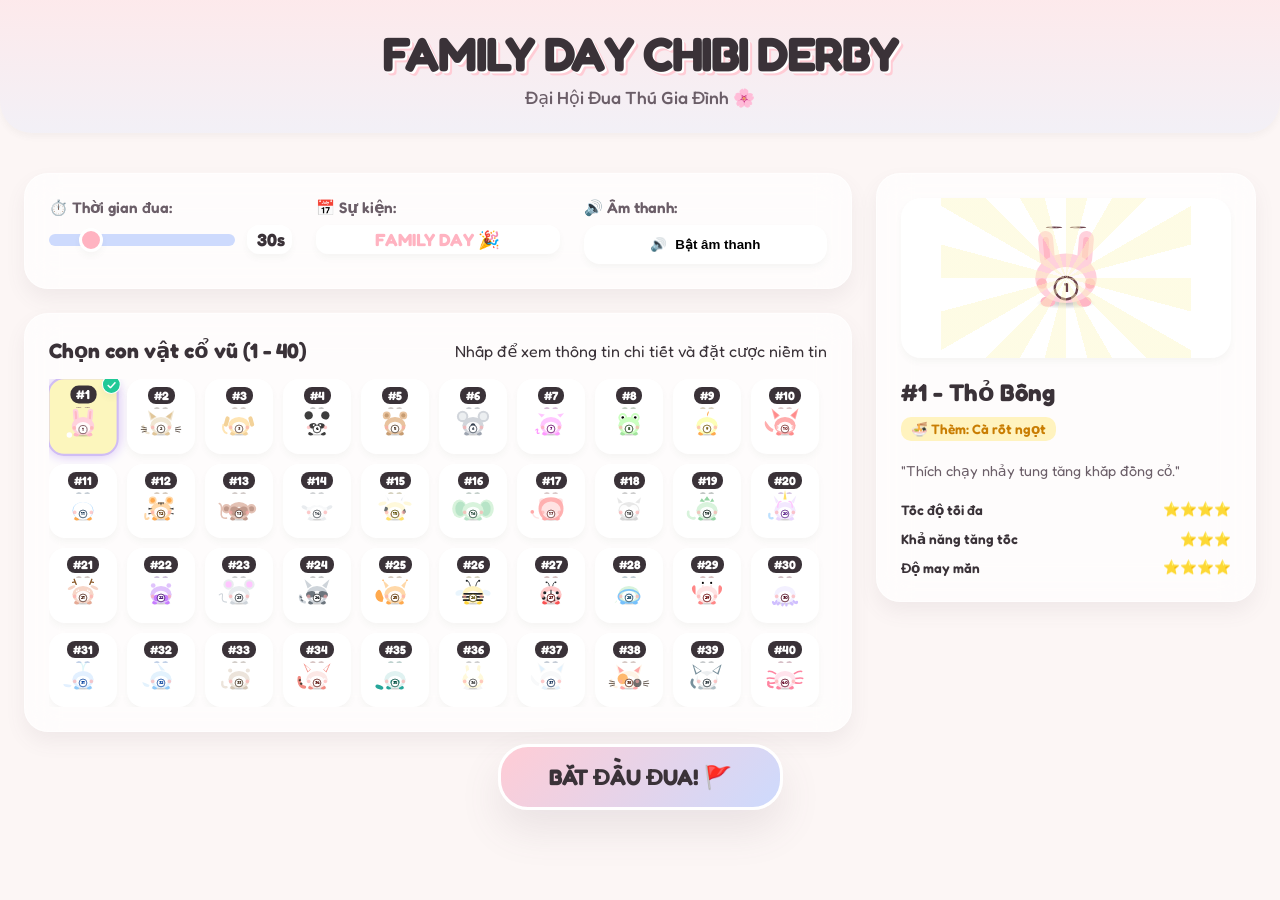
==== Familyday/index.html @ 981a88ba "feat: Add Family Day Chibi Derby game static assets" ====
<!DOCTYPE html>
<html lang="vi">
<head>
  <meta charset="UTF-8">
  <meta name="viewport" content="width=device-width, initial-scale=1.0">
  <meta name="description" content="Trò chơi đua thú chibi dễ thương dành cho ngày hội gia đình Family Day. Hãy chọn nhà vô địch của bạn trong số 40 động vật chibi đáng yêu và theo dõi cuộc đua kịch tính!">
  <title>Family Day Chibi Derby - Đại Hội Đua Thú Gia Đình</title>
  <link rel="stylesheet" href="styles.css">
</head>
<body>

  <!-- App Header -->
  <header class="app-header">
    <div class="logo-container" id="logo-header">
      <h1>FAMILY DAY CHIBI DERBY</h1>
      <p>Đại Hội Đua Thú Gia Đình 🌸</p>
    </div>
  </header>

  <!-- SCREEN 1: LOBBY & PREPARATION -->
  <main id="screen-lobby" class="screen active">
    <div class="lobby-layout">
      
      <!-- Left Panel: Settings & Selection Grid -->
      <div class="lobby-main-panel">
        
        <!-- Game settings card -->
        <section class="glass-panel setup-card">
          <div class="setup-grid">
            <!-- Duration Setting -->
            <div class="setup-group">
              <label for="duration-slider">
                ⏱️ Thời gian đua:
              </label>
              <div class="slider-container">
                <input type="range" id="duration-slider" min="10" max="120" value="30" class="cute-slider">
                <span id="duration-val" class="slider-val">30s</span>
              </div>
            </div>
            
            <!-- Setup Group: Empty space / Filler for layout -->
            <div class="setup-group">
              <label>📅 Sự kiện:</label>
              <div class="slider-val" style="font-size: 1.1rem; color: var(--pastel-pink-dark); font-weight: 700;">FAMILY DAY 🎉</div>
            </div>

            <!-- Audio Setting -->
            <div class="setup-group">
              <label>🔊 Âm thanh:</label>
              <button type="button" id="mute-sound-btn" class="sound-toggle-btn">
                <span id="sound-icon">🔊</span> <span id="sound-label">Bật âm thanh</span>
              </button>
            </div>
          </div>
        </section>

        <!-- Animal selection card -->
        <section class="glass-panel selection-card">
          <div class="selection-header">
            <h3>Chọn con vật cổ vũ (1 - 40)</h3>
            <span class="text-muted" id="grid-instruction">Nhấp để xem thông tin chi tiết và đặt cược niềm tin</span>
          </div>
          
          <div class="selection-grid-container">
            <div class="selection-grid" id="animals-selection-grid">
              <!-- 40 animal cards will be dynamically injected here -->
            </div>
          </div>
        </section>
      </div>

      <!-- Right Panel: Side preview cards -->
      <aside class="glass-panel detail-card" id="champion-detail-card">
        <div class="detail-preview">
          <div class="detail-sunburst"></div>
          <div id="detail-svg-container">
            <!-- Big animated SVG preview -->
          </div>
        </div>
        
        <div class="detail-info">
          <h3 id="detail-name">Thỏ Bông</h3>
          <span class="food-badge" id="detail-food">🥕 Cà rốt ngọt</span>
        </div>
        
        <p class="detail-bio" id="detail-bio">
          Thích chạy nhảy tung tăng khắp đồng cỏ xanh tươi mát mẻ.
        </p>
        
        <div class="detail-stats">
          <div class="stat-row">
            <div class="stat-label">
              <span>Tốc độ tối đa</span>
              <span id="stat-val-speed">⭐⭐⭐⭐</span>
            </div>
          </div>
          <div class="stat-row">
            <div class="stat-label">
              <span>Khả năng tăng tốc</span>
              <span id="stat-val-accel">⭐⭐⭐⭐</span>
            </div>
          </div>
          <div class="stat-row">
            <div class="stat-label">
              <span>Độ may mắn</span>
              <span id="stat-val-luck">⭐⭐⭐⭐⭐</span>
            </div>
          </div>
        </div>
      </aside>
    </div>

    <!-- Start Action -->
    <div class="start-btn-container">
      <button type="button" id="start-race-btn" class="cta-btn">BẮT ĐẦU ĐUA! 🚩</button>
    </div>
  </main>

  <!-- SCREEN 2: RACETRACK ARENA -->
  <main id="screen-race" class="screen screen-race">
    <div class="race-top-panel">
      <!-- Minimap tracking -->
      <div class="glass-panel minimap-card" id="race-minimap-card">
        <div class="minimap-track-line" id="minimap-track-line">
          <span class="minimap-flag">🏁</span>
          <!-- Dynamic mini animal dots injected here -->
        </div>
      </div>
      
      <!-- Real-time top 3 leaderboard overlay -->
      <div class="glass-panel leaderboard-card">
        <div class="leaderboard-title">Dẫn đầu hiện tại:</div>
        <div id="live-leaderboard-rows">
          <div class="leader-row">
            <span class="leader-rank">1</span>
            <div class="leader-avatar" id="leader-1-avatar"></div>
            <span id="leader-1-name">#--</span>
          </div>
          <div class="leader-row">
            <span class="leader-rank">2</span>
            <div class="leader-avatar" id="leader-2-avatar"></div>
            <span id="leader-2-name">#--</span>
          </div>
          <div class="leader-row">
            <span class="leader-rank">3</span>
            <div class="leader-avatar" id="leader-3-avatar"></div>
            <span id="leader-3-name">#--</span>
          </div>
        </div>
      </div>
    </div>

    <!-- Scrollable track -->
    <div class="racetrack-outer">
      <div class="racetrack-viewport" id="racetrack-viewport">
        <!-- Racetrack scrollable arena -->
        <div class="racetrack-scroll track-theme-meadow" id="racetrack-scroll">
          
          <!-- Checkered lines -->
          <div class="start-line"></div>
          <div class="start-banner">XUẤT PHÁT</div>
          
          <div class="finish-line"></div>
          <div class="finish-banner">ĐÍCH</div>
          
          <!-- Decorative items like trees, clouds, candy, shells -->
          <div class="decorations-layer" id="decorations-layer"></div>
          
          <!-- Runners layer -->
          <div class="runners-container" id="runners-container">
            <!-- 40 runner divs positioned absolute -->
          </div>
        </div>
        
        <!-- Countdown overlay -->
        <div class="countdown-overlay" id="countdown-overlay">
          <div class="countdown-number" id="countdown-number">3</div>
        </div>

        <!-- Camera flash photo finish -->
        <div class="photofinish-flash" id="photofinish-flash"></div>
      </div>
    </div>

    <!-- Controls at bottom of race screen -->
    <div class="race-controls-row">
      <div class="camera-controls">
        <button type="button" class="control-btn active" id="btn-cam-auto" data-cam="auto">🎥 Tự Động</button>
        <button type="button" class="control-btn" id="btn-cam-focus" data-cam="focus">🎯 Cận Cảnh</button>
        <button type="button" class="control-btn" id="btn-cam-group" data-cam="group">👥 Toàn Cảnh</button>
      </div>
      <div id="race-timer-display" class="slider-val">Thời gian: 00.00s</div>
    </div>
  </main>

  <!-- SCREEN 3: VICTORY & HONORING -->
  <main id="screen-victory" class="screen screen-victory">
    <!-- Confetti layer -->
    <div class="confetti-container" id="confetti-container"></div>
    
    <!-- Giant sunburst card honoring the champion & podium side-by-side -->
    <section class="glass-panel winner-showcase">
      <div class="crown-badge">👑</div>
      
      <!-- Hidden winning avatar placeholder to keep JS engine working without errors -->
      <div id="winner-avatar-container" style="display: none;"></div>
      
      <div class="winner-title" id="winner-banner-text">SỐ 1 THẮNG CUỘC!</div>
      <span id="cheered-outcome-badge" class="cheered-outcome-badge outcome-won">Nhà vô địch của bạn đã thắng!</span>
      <p class="detail-bio" id="winner-bio-text">"Cảm ơn mọi người đã cổ vũ cho mình!"</p>
      
      <!-- Centered Podium inside the showcase card -->
      <div class="podium-container" id="podium-container">
        <!-- 2nd place -->
        <div class="podium-place place-2">
          <div class="podium-avatar" id="podium-2-avatar"></div>
          <div class="podium-block">2</div>
          <span class="podium-number" id="podium-2-name">#2</span>
        </div>
        <!-- 1st place -->
        <div class="podium-place place-1">
          <div class="podium-avatar" id="podium-1-avatar"></div>
          <div class="podium-block">1</div>
          <span class="podium-number" id="podium-1-name">#1</span>
        </div>
        <!-- 3rd place -->
        <div class="podium-place place-3">
          <div class="podium-avatar" id="podium-3-avatar"></div>
          <div class="podium-block">3</div>
          <span class="podium-number" id="podium-3-name">#3</span>
        </div>
      </div>
    </section>

    <!-- Full Standings Table -->
    <section class="glass-panel results-card">
      <h3 style="margin-bottom: 16px; font-size: 1.2rem;">Bảng Xếp Hạng Chung Cuộc (1 - 40)</h3>
      <div class="results-table-container">
        <table class="results-table">
          <thead>
            <tr>
              <th>Hạng</th>
              <th>Đấu thủ</th>
              <th>Số</th>
              <th>Trạng thái</th>
            </tr>
          </thead>
          <tbody id="results-table-body">
            <!-- 40 rows dynamically populated -->
          </tbody>
        </table>
      </div>
    </section>

    <!-- Play Again Button -->
    <div class="start-btn-container" style="margin-bottom: 48px;">
      <button type="button" id="replay-game-btn" class="cta-btn">QUAY LẠI SẢNH ĐỢI 🔄</button>
    </div>
  </main>

  <!-- Load JS files in sequential dependency order -->
  <script src="animals.js"></script>
  <script src="sound.js"></script>
  <script src="app.js"></script>
</body>
</html>
---- Familyday/styles.css ----
/* Chibi Animal Derby - Premium Pastel Style System */
@import url('https://fonts.googleapis.com/css2?family=Fredoka:wght@300..700&family=Outfit:wght@100..900&display=swap');

:root {
  /* Pastel Palette Custom Variables */
  --bg-main: #fcf6f5;
  --panel-bg: rgba(255, 255, 255, 0.7);
  --panel-border: rgba(255, 255, 255, 0.5);
  --text-dark: #3a3238;
  --text-muted: #6b5e68;
  
  /* Accent pastel colors */
  --pastel-pink: #ffccd5;
  --pastel-pink-dark: #ffb3c1;
  --pastel-blue: #cddafd;
  --pastel-blue-dark: #a9def9;
  --pastel-mint: #d6f6dd;
  --pastel-yellow: #fcf6bd;
  --pastel-purple: #e8dbfc;
  --pastel-purple-dark: #d0bdf4;
  --pastel-orange: #ffe5ec;
  
  --shadow-sm: 0 4px 6px rgba(107, 94, 104, 0.05);
  --shadow-md: 0 10px 20px rgba(107, 94, 104, 0.08);
  --shadow-lg: 0 20px 40px rgba(107, 94, 104, 0.12);
  --border-radius: 24px;
}

* {
  box-sizing: border-box;
  margin: 0;
  padding: 0;
}

body {
  font-family: 'Fredoka', 'Outfit', system-ui, -apple-system, BlinkMacSystemFont, sans-serif;
  background-color: var(--bg-main);
  color: var(--text-dark);
  min-height: 100vh;
  overflow-x: hidden;
  display: flex;
  flex-direction: column;
}

/* Glassmorphism Panel Utility */
.glass-panel {
  background: var(--panel-bg);
  backdrop-filter: blur(16px);
  -webkit-backdrop-filter: blur(16px);
  border: 1.5px solid var(--panel-border);
  border-radius: var(--border-radius);
  box-shadow: var(--shadow-md);
}

/* App Header & Title Animations */
header.app-header {
  text-align: center;
  padding: 24px 16px;
  background: linear-gradient(180deg, rgba(255,204,213,0.3) 0%, rgba(205,218,253,0.2) 100%);
  border-bottom-left-radius: 32px;
  border-bottom-right-radius: 32px;
  box-shadow: var(--shadow-sm);
}

.logo-container {
  display: inline-block;
  cursor: pointer;
}

.logo-container h1 {
  font-size: 3rem;
  font-weight: 700;
  color: var(--text-dark);
  letter-spacing: -0.03em;
  text-shadow: 2px 2px 0px #fff, 4px 4px 0px var(--pastel-pink);
  animation: logo-bounce 3s ease-in-out infinite alternate;
}

.logo-container p {
  font-size: 1.1rem;
  font-weight: 500;
  color: var(--text-muted);
  margin-top: 4px;
}

@keyframes logo-bounce {
  0% { transform: translateY(0) rotate(-1deg); }
  100% { transform: translateY(-6px) rotate(1deg); }
}

/* Screen Transitions */
.screen {
  display: none;
  flex: 1;
  padding: 24px;
  max-width: 1400px;
  margin: 0 auto;
  width: 100%;
}

.screen.active {
  display: flex;
  flex-direction: column;
  animation: fadeIn 0.4s ease-out forwards;
}

@keyframes fadeIn {
  from { opacity: 0; transform: translateY(10px); }
  to { opacity: 1; transform: translateY(0); }
}

/* Screen Layouts: Lobby */
.lobby-layout {
  display: grid;
  grid-template-columns: 1fr 380px;
  gap: 24px;
  margin-top: 16px;
}

@media (max-width: 1024px) {
  .lobby-layout {
    grid-template-columns: 1fr;
  }
}

.lobby-main-panel {
  display: flex;
  flex-direction: column;
  gap: 24px;
}

.setup-card {
  padding: 24px;
}

.setup-grid {
  display: grid;
  grid-template-columns: repeat(auto-fit, minmax(220px, 1fr));
  gap: 24px;
}

.setup-group {
  display: flex;
  flex-direction: column;
  gap: 8px;
}

.setup-group label {
  font-weight: 600;
  font-size: 0.95rem;
  color: var(--text-muted);
  display: flex;
  align-items: center;
  gap: 6px;
}

/* Cute slider */
.slider-container {
  display: flex;
  align-items: center;
  gap: 12px;
}

.cute-slider {
  -webkit-appearance: none;
  width: 100%;
  height: 12px;
  border-radius: 6px;
  background: var(--pastel-blue);
  outline: none;
  cursor: pointer;
}

.cute-slider::-webkit-slider-thumb {
  -webkit-appearance: none;
  width: 24px;
  height: 24px;
  border-radius: 50%;
  background: var(--pastel-pink-dark);
  border: 3px solid #fff;
  box-shadow: var(--shadow-sm);
  cursor: pointer;
  transition: transform 0.1s;
}

.cute-slider::-webkit-slider-thumb:hover {
  transform: scale(1.15);
}

.slider-val {
  font-weight: 700;
  font-size: 1.1rem;
  min-width: 45px;
  text-align: center;
  background: #fff;
  padding: 4px 10px;
  border-radius: 12px;
  box-shadow: var(--shadow-sm);
}

/* Theme Selectors */
.theme-selector {
  display: grid;
  grid-template-columns: repeat(4, 1fr);
  gap: 8px;
}

.theme-btn {
  border: 2px solid transparent;
  background: #fff;
  border-radius: 16px;
  padding: 10px 4px;
  font-size: 0.85rem;
  font-weight: 600;
  cursor: pointer;
  box-shadow: var(--shadow-sm);
  transition: all 0.2s cubic-bezier(0.175, 0.885, 0.32, 1.275);
  text-align: center;
}

.theme-btn:hover {
  transform: translateY(-2px);
  box-shadow: var(--shadow-md);
}

.theme-btn.active {
  border-color: var(--pastel-pink-dark);
  background: var(--pastel-pink);
  color: var(--text-dark);
}

/* Sound toggler */
.sound-toggle-btn {
  background: #fff;
  border: none;
  border-radius: 16px;
  padding: 12px;
  font-weight: 600;
  display: flex;
  align-items: center;
  justify-content: center;
  gap: 8px;
  cursor: pointer;
  box-shadow: var(--shadow-sm);
  transition: all 0.2s;
}

.sound-toggle-btn:hover {
  transform: scale(1.03);
  box-shadow: var(--shadow-md);
}

/* Animal Selection Grid */
.selection-card {
  padding: 24px;
  flex: 1;
  display: flex;
  flex-direction: column;
  gap: 16px;
}

.selection-header {
  display: flex;
  justify-content: space-between;
  align-items: center;
}

.selection-header h3 {
  font-size: 1.3rem;
  font-weight: 700;
}

.selection-grid-container {
  overflow-y: auto;
  max-height: 480px;
  padding-right: 8px;
}

/* Customize scrollbar */
.selection-grid-container::-webkit-scrollbar {
  width: 8px;
}
.selection-grid-container::-webkit-scrollbar-track {
  background: rgba(0,0,0,0.03);
  border-radius: 4px;
}
.selection-grid-container::-webkit-scrollbar-thumb {
  background: var(--pastel-pink-dark);
  border-radius: 4px;
}

.selection-grid {
  display: grid;
  grid-template-columns: repeat(auto-fill, minmax(68px, 1fr));
  gap: 10px;
}

.animal-card {
  aspect-ratio: 1;
  background: #fff;
  border: 2px solid transparent;
  border-radius: 16px;
  padding: 6px;
  display: flex;
  flex-direction: column;
  align-items: center;
  justify-content: space-between;
  cursor: pointer;
  box-shadow: var(--shadow-sm);
  transition: all 0.25s cubic-bezier(0.175, 0.885, 0.32, 1.275);
  position: relative;
}

.animal-card:hover {
  transform: translateY(-4px) scale(1.08) rotate(1.5deg);
  box-shadow: var(--shadow-md);
  z-index: 2;
}

.animal-card.selected {
  background: var(--pastel-yellow);
  border-color: var(--pastel-purple-dark);
  box-shadow: 0 0 12px var(--pastel-purple-dark);
  transform: scale(1.05);
}

.animal-card .card-svg {
  width: 100%;
  height: 80%;
  display: flex;
  align-items: center;
  justify-content: center;
}

.animal-card .card-id {
  font-size: 0.75rem;
  font-weight: 800;
  background: var(--text-dark);
  color: #fff;
  border-radius: 8px;
  padding: 1px 6px;
}

.selected-badge {
  position: absolute;
  top: -4px;
  right: -4px;
  background: #20c997;
  color: #fff;
  border-radius: 50%;
  width: 18px;
  height: 18px;
  display: none;
  align-items: center;
  justify-content: center;
  font-size: 0.65rem;
  font-weight: bold;
  border: 1px solid #fff;
  box-shadow: var(--shadow-sm);
}

.animal-card.selected .selected-badge {
  display: flex;
}

/* Detail side card */
.detail-card {
  padding: 24px;
  display: flex;
  flex-direction: column;
  gap: 20px;
  height: max-content;
  position: sticky;
  top: 24px;
}

.detail-preview {
  height: 160px;
  display: flex;
  align-items: center;
  justify-content: center;
  background: #fff;
  border-radius: 20px;
  box-shadow: var(--shadow-sm);
  padding: 16px;
  position: relative;
  overflow: hidden;
}

.detail-sunburst {
  position: absolute;
  width: 250px;
  height: 250px;
  background: repeating-conic-gradient(from 0deg, var(--pastel-yellow) 0deg 15deg, transparent 15deg 30deg);
  opacity: 0.4;
  animation: rotate 20s linear infinite;
  z-index: 1;
}

@keyframes rotate {
  100% { transform: rotate(360deg); }
}

.detail-preview svg {
  width: 120px;
  height: 120px;
  z-index: 2;
}

.detail-info {
  display: flex;
  flex-direction: column;
  gap: 6px;
}

.detail-info h3 {
  font-size: 1.5rem;
  font-weight: 700;
}

.detail-info .food-badge {
  font-size: 0.85rem;
  font-weight: 600;
  color: #c97d02;
  background: #fff3bf;
  padding: 4px 10px;
  border-radius: 10px;
  width: fit-content;
  margin-top: 4px;
}

.detail-bio {
  font-size: 0.9rem;
  line-height: 1.4;
  color: var(--text-muted);
}

/* Stats visual meters */
.detail-stats {
  display: flex;
  flex-direction: column;
  gap: 12px;
}

.stat-row {
  display: flex;
  flex-direction: column;
  gap: 4px;
}

.stat-label {
  display: flex;
  justify-content: space-between;
  font-size: 0.85rem;
  font-weight: 600;
}

.stat-stars {
  display: flex;
  gap: 2px;
  color: #ffc000;
}

/* Large start buttons */
.start-btn-container {
  display: flex;
  justify-content: center;
  margin-top: 12px;
}

.cta-btn {
  font-family: inherit;
  font-size: 1.4rem;
  font-weight: 700;
  color: var(--text-dark);
  background: linear-gradient(135deg, var(--pastel-pink) 0%, var(--pastel-blue) 100%);
  border: 3px solid #fff;
  border-radius: 30px;
  padding: 16px 48px;
  cursor: pointer;
  box-shadow: var(--shadow-lg);
  transition: all 0.3s cubic-bezier(0.175, 0.885, 0.32, 1.275);
  position: relative;
  overflow: hidden;
}

.cta-btn:hover {
  transform: translateY(-4px) scale(1.03);
  box-shadow: 0 15px 30px rgba(107, 94, 104, 0.18);
  background: linear-gradient(135deg, var(--pastel-pink-dark) 0%, var(--pastel-blue-dark) 100%);
}

.cta-btn:active {
  transform: translateY(-1px);
}

/* SCREEN: RACE SCREEN */
.screen-race {
  padding: 16px;
  max-width: 100%;
}

.race-top-panel {
  display: grid;
  grid-template-columns: 1fr 240px;
  gap: 16px;
  margin-bottom: 12px;
}

/* Minimap container */
.minimap-card {
  padding: 12px 18px;
  display: flex;
  align-items: center;
  position: relative;
  height: 70px;
}

.minimap-track-line {
  width: 100%;
  height: 6px;
  background: var(--pastel-blue);
  border-radius: 3px;
  position: relative;
}

.minimap-flag {
  position: absolute;
  right: 0;
  top: -16px;
  font-size: 1.2rem;
}

.minimap-runner {
  position: absolute;
  top: -12px;
  width: 24px;
  height: 24px;
  border-radius: 50%;
  border: 1.5px solid #fff;
  box-shadow: var(--shadow-sm);
  display: flex;
  align-items: center;
  justify-content: center;
  transform: translateX(-50%);
  transition: left 0.1s linear;
}

.minimap-runner.selected-runner {
  border: 2.5px solid #6200ea;
  z-index: 10;
  transform: translateX(-50%) scale(1.25);
  box-shadow: 0 0 6px rgba(98, 0, 234, 0.5);
}

.minimap-runner svg {
  width: 100%;
  height: 100%;
}

/* Live Leaderboard Overlay */
.leaderboard-card {
  padding: 10px 14px;
  display: flex;
  flex-direction: column;
  gap: 6px;
  justify-content: center;
}

.leaderboard-title {
  font-size: 0.8rem;
  font-weight: 700;
  color: var(--text-muted);
  text-transform: uppercase;
  letter-spacing: 0.05em;
  border-bottom: 1px solid rgba(0,0,0,0.05);
  padding-bottom: 4px;
}

.leader-row {
  display: flex;
  align-items: center;
  gap: 8px;
  font-size: 0.9rem;
  font-weight: 600;
}

.leader-rank {
  font-weight: 800;
  font-size: 0.8rem;
  width: 18px;
  height: 18px;
  border-radius: 50%;
  background: var(--pastel-blue);
  display: flex;
  align-items: center;
  justify-content: center;
}

.leader-row:nth-child(2) .leader-rank { background: #ffe066; } /* Gold */
.leader-row:nth-child(3) .leader-rank { background: #ced4da; } /* Silver */
.leader-row:nth-child(4) .leader-rank { background: #ffd8a8; } /* Bronze */

.leader-avatar {
  width: 24px;
  height: 24px;
}

/* Racetrack Visual Container */
/* App header hiding during active race */
body.in-race header.app-header {
  display: none;
}

body.in-race .screen {
  padding: 12px;
}

/* Racetrack Visual Container */
.racetrack-outer {
  flex: 1;
  position: relative;
  height: 640px; /* Increased height to give runners more space */
  border-radius: var(--border-radius);
  overflow: hidden;
  box-shadow: var(--shadow-lg);
  border: 4px solid #fff;
  display: flex;
  flex-direction: column;
}

.racetrack-viewport {
  width: 100%;
  flex: 1; /* Stretch to occupy all parent height */
  position: relative;
  overflow: hidden;
}

/* Theme Tracks */
.racetrack-scroll {
  position: absolute;
  left: 0;
  top: 0;
  height: 100%;
  width: 6000px; /* Long scrolling track */
}

/* Background themes gradient and details */
.track-theme-meadow {
  background: linear-gradient(180deg, #d8f3dc 0%, #b7e4c7 100%);
}
.track-theme-candyland {
  background: linear-gradient(180deg, #ffe5ec 0%, #ffccd5 100%);
}
.track-theme-cloud {
  background: linear-gradient(180deg, #e3f2fd 0%, #b3e5fc 100%);
}
.track-theme-beach {
  background: linear-gradient(180deg, #fff9db 0%, #ffe066 60%, #a2d2ff 100%);
}

/* Track Lane details */
.start-line {
  position: absolute;
  left: 300px;
  top: 0;
  width: 20px;
  height: 100%;
  background: repeating-linear-gradient(45deg, #f8f9fa 0px, #f8f9fa 10px, #343a40 10px, #343a40 20px);
  z-index: 2;
  box-shadow: 2px 0 8px rgba(0,0,0,0.1);
}

.start-banner {
  position: absolute;
  left: 260px;
  top: 10px;
  background: #ff8b8b;
  color: #fff;
  font-weight: 800;
  padding: 4px 16px;
  border-radius: 12px;
  font-size: 1.1rem;
  letter-spacing: 0.1em;
  transform: rotate(-3deg);
  border: 2.5px solid #fff;
  z-index: 3;
}

.finish-line {
  position: absolute;
  left: 5500px; /* Finish line position */
  top: 0;
  width: 30px;
  height: 100%;
  background: repeating-conic-gradient(#fff 0% 25%, #212529 0% 50%) 0% 0%/20px 20px;
  z-index: 2;
  box-shadow: -4px 0 10px rgba(0,0,0,0.15);
}

.finish-banner {
  position: absolute;
  left: 5460px;
  top: 10px;
  background: #74c0fc;
  color: #fff;
  font-weight: 800;
  padding: 4px 16px;
  border-radius: 12px;
  font-size: 1.1rem;
  letter-spacing: 0.1em;
  transform: rotate(3deg);
  border: 2.5px solid #fff;
  z-index: 3;
}

/* Decorative background elements */
.decorations-layer {
  position: absolute;
  left: 0;
  top: 0;
  width: 100%;
  height: 100%;
  pointer-events: none;
  z-index: 1;
}

.decor-item {
  position: absolute;
  font-size: 2rem;
  opacity: 0.7;
}

/* Runners styling inside track */
.runners-container {
  position: absolute;
  left: 0;
  top: 0;
  height: 100%;
  width: 100%;
  z-index: 3;
}

.runner-element {
  position: absolute;
  width: 110px; /* Increased size from 76px to 110px for better visibility */
  height: 110px; /* Increased size from 76px to 110px for better visibility */
  transition: transform 0.08s ease-out; /* minor filter out lag */
  will-change: left, top;
}

.runner-element.selected-champion {
  filter: drop-shadow(0 0 8px rgba(255, 234, 0, 0.8));
}

.champion-pointer {
  position: absolute;
  top: -24px;
  left: 50%;
  transform: translateX(-50%);
  font-size: 1.3rem;
  animation: point-down 0.6s ease-in-out infinite alternate;
  z-index: 5;
  filter: drop-shadow(1px 1px 1px #fff);
}

@keyframes point-down {
  0% { transform: translateX(-50%) translateY(0); }
  100% { transform: translateX(-50%) translateY(-6px); }
}

/* Floating speech bubble */
.bubble-status {
  position: absolute;
  top: -30px;
  left: 50%;
  transform: translateX(-50%) scale(0);
  background: #fff;
  border: 1.5px solid var(--text-dark);
  border-radius: 12px;
  padding: 2px 8px;
  font-size: 0.7rem;
  font-weight: 700;
  white-space: nowrap;
  box-shadow: var(--shadow-sm);
  z-index: 6;
  opacity: 0;
  transition: all 0.25s cubic-bezier(0.175, 0.885, 0.32, 1.275);
}

.bubble-status.show {
  transform: translateX(-50%) scale(1);
  opacity: 1;
}

.bubble-status.boost { background: #ffe3e3; border-color: #ff6b6b; color: #c92a2a; }
.bubble-status.sleep { background: #e3fafc; border-color: #3bc9db; color: #0b7285; }
.bubble-status.stumble { background: #fff9db; border-color: #ffd43b; color: #f59f00; }

/* Countdown Layer overlay */
.countdown-overlay {
  position: absolute;
  left: 0;
  top: 0;
  width: 100%;
  height: 100%;
  background: rgba(107, 94, 104, 0.35);
  backdrop-filter: blur(4px);
  z-index: 10;
  display: none;
  align-items: center;
  justify-content: center;
}

.countdown-number {
  font-size: 7rem;
  font-weight: 900;
  color: #fff;
  text-shadow: 0 10px 30px rgba(0,0,0,0.3);
  animation: zoom-out-pulse 1s ease-out infinite;
}

@keyframes zoom-out-pulse {
  0% { transform: scale(1.8); opacity: 0; }
  20% { opacity: 1; }
  80% { transform: scale(1); opacity: 1; }
  100% { transform: scale(0.8); opacity: 0; }
}

/* Photo Finish Overlay effect */
.photofinish-flash {
  position: absolute;
  left: 0;
  top: 0;
  width: 100%;
  height: 100%;
  background: #fff;
  opacity: 0;
  z-index: 15;
  pointer-events: none;
}

.photofinish-flash.flash-active {
  animation: flash-white 0.8s ease-out forwards;
}

@keyframes flash-white {
  0% { opacity: 0; }
  10% { opacity: 1; }
  100% { opacity: 0; }
}

/* Control overlays during race */
.race-controls-row {
  display: flex;
  justify-content: space-between;
  align-items: center;
  margin-top: 12px;
}

.camera-controls {
  display: flex;
  gap: 8px;
  background: var(--panel-bg);
  padding: 6px;
  border-radius: 18px;
  border: 1px solid var(--panel-border);
}

.control-btn {
  background: #fff;
  border: none;
  padding: 8px 16px;
  font-size: 0.85rem;
  font-weight: 600;
  border-radius: 12px;
  cursor: pointer;
  box-shadow: var(--shadow-sm);
  transition: all 0.2s;
}

.control-btn:hover {
  transform: translateY(-1px);
}

.control-btn.active {
  background: var(--pastel-blue-dark);
  color: var(--text-dark);
}

/* SCREEN: VICTORY CELEBRATION */
.screen-victory {
  display: none;
  flex-direction: column;
  gap: 24px;
  align-items: center;
  position: relative;
}

/* Confetti particles */
.confetti-container {
  position: absolute;
  left: 0;
  top: 0;
  width: 100%;
  height: 100%;
  pointer-events: none;
  overflow: hidden;
  z-index: 1;
}

.confetti-piece {
  position: absolute;
  width: 10px;
  height: 10px;
  background: var(--pastel-pink);
  border-radius: 3px;
  animation: confetti-fall 4s linear infinite;
  will-change: transform, left;
}

@keyframes confetti-fall {
  0% { transform: translateY(-50px) rotate(0deg); }
  100% { transform: translateY(100vh) rotate(360deg); }
}

/* Winner Card layout */
.podium-container {
  display: flex;
  align-items: flex-end;
  justify-content: center;
  gap: 16px;
  height: 250px;
  width: 100%;
  max-width: 500px;
  margin-top: 24px;
  z-index: 2;
}

.podium-place {
  display: flex;
  flex-direction: column;
  align-items: center;
  justify-content: flex-end;
  width: 120px;
  height: 100%;
}

.podium-block {
  width: 100%;
  border-radius: 16px 16px 0 0;
  display: flex;
  align-items: center;
  justify-content: center;
  flex-direction: column;
  font-weight: 800;
  font-size: 1.6rem;
  box-shadow: var(--shadow-md);
  border: 3px solid #fff;
  border-bottom: none;
}

/* Podium sizing */
.podium-place.place-1 {
  width: 160px;
  height: 100%;
}
.podium-place.place-1 .podium-block {
  height: 140px;
  background: var(--pastel-yellow);
}
.podium-place.place-2 {
  width: 130px;
  height: 85%;
}
.podium-place.place-2 .podium-block {
  height: 105px;
  background: var(--pastel-blue);
}
.podium-place.place-3 {
  width: 130px;
  height: 70%;
}
.podium-place.place-3 .podium-block {
  height: 75px;
  background: var(--pastel-orange);
}

.podium-avatar {
  width: 95px; /* Increased from 70px */
  height: 95px; /* Increased from 70px */
  margin-bottom: 8px;
}

.place-1 .podium-avatar {
  width: 120px; /* Increased from 90px */
  height: 120px; /* Increased from 90px */
  filter: drop-shadow(0 0 12px rgba(255, 224, 0, 0.7));
}

.podium-number {
  font-size: 0.9rem;
  font-weight: 700;
  color: var(--text-muted);
  margin-top: 4px;
}

/* Giant Victory Honoring Panel */
.winner-showcase {
  text-align: center;
  z-index: 2;
  display: flex;
  flex-direction: column;
  align-items: center;
  gap: 16px;
  padding: 32px;
  max-width: 750px; /* Increased width to accommodate podium */
  width: 100%;
  box-shadow: var(--shadow-lg);
}

.crown-badge {
  font-size: 3rem;
  animation: crown-wiggle 1s ease-in-out infinite alternate;
}

@keyframes crown-wiggle {
  0% { transform: translateY(0) rotate(-5deg); }
  100% { transform: translateY(-5px) rotate(5deg); }
}

.winner-avatar {
  width: 180px;
  height: 180px;
  background: #fff;
  border-radius: 50%;
  padding: 16px;
  box-shadow: var(--shadow-md);
  position: relative;
  display: flex;
  align-items: center;
  justify-content: center;
  border: 4px solid var(--pastel-yellow);
}

.winner-title {
  font-size: 2.2rem;
  font-weight: 800;
}

.cheered-outcome-badge {
  font-size: 1rem;
  font-weight: 700;
  padding: 6px 18px;
  border-radius: 20px;
  border: 2px solid #fff;
  box-shadow: var(--shadow-sm);
}
.outcome-won { background: #d6f6dd; color: #2b7a42; border-color: #a3e49e; }
.outcome-lost { background: #fff0f6; color: #c01e5a; border-color: #ffb3c5; }

/* Final Standings Table layout */
.results-card {
  width: 100%;
  max-width: 800px;
  padding: 24px;
  z-index: 2;
  margin-bottom: 24px;
}

.results-table-container {
  overflow-y: auto;
  max-height: 400px;
  border-radius: 16px;
  border: 1px solid rgba(0,0,0,0.08);
}

.results-table-container::-webkit-scrollbar {
  width: 8px;
}
.results-table-container::-webkit-scrollbar-thumb {
  background: var(--pastel-blue-dark);
  border-radius: 4px;
}

.results-table {
  width: 100%;
  border-collapse: collapse;
  text-align: left;
}

.results-table th, .results-table td {
  padding: 12px 16px;
}

.results-table th {
  background: #fff;
  font-weight: 700;
  font-size: 0.9rem;
  color: var(--text-muted);
  position: sticky;
  top: 0;
  z-index: 2;
  border-bottom: 2px solid rgba(0,0,0,0.05);
}

.results-table tr {
  border-bottom: 1px solid rgba(0,0,0,0.05);
  background: rgba(255, 255, 255, 0.4);
}

.results-table tr:hover {
  background: rgba(255, 255, 255, 0.8);
}

.results-table tr.row-cheered {
  background: rgba(255, 253, 230, 0.8);
  font-weight: bold;
}

.table-rank {
  font-weight: 800;
}

.table-avatar-cell {
  display: flex;
  align-items: center;
  gap: 12px;
}

.table-avatar {
  width: 36px;
  height: 36px;
}

.table-number-badge {
  background: var(--pastel-blue);
  color: var(--text-dark);
  padding: 2px 8px;
  border-radius: 8px;
  font-weight: 800;
  font-size: 0.8rem;
}

.table-cheered-flag {
  color: #ff922b;
  font-size: 0.95rem;
  display: flex;
  align-items: center;
  gap: 4px;
}

/* UTILITY CLASSES */
.text-center { text-align: center; }
.hidden { display: none !important; }
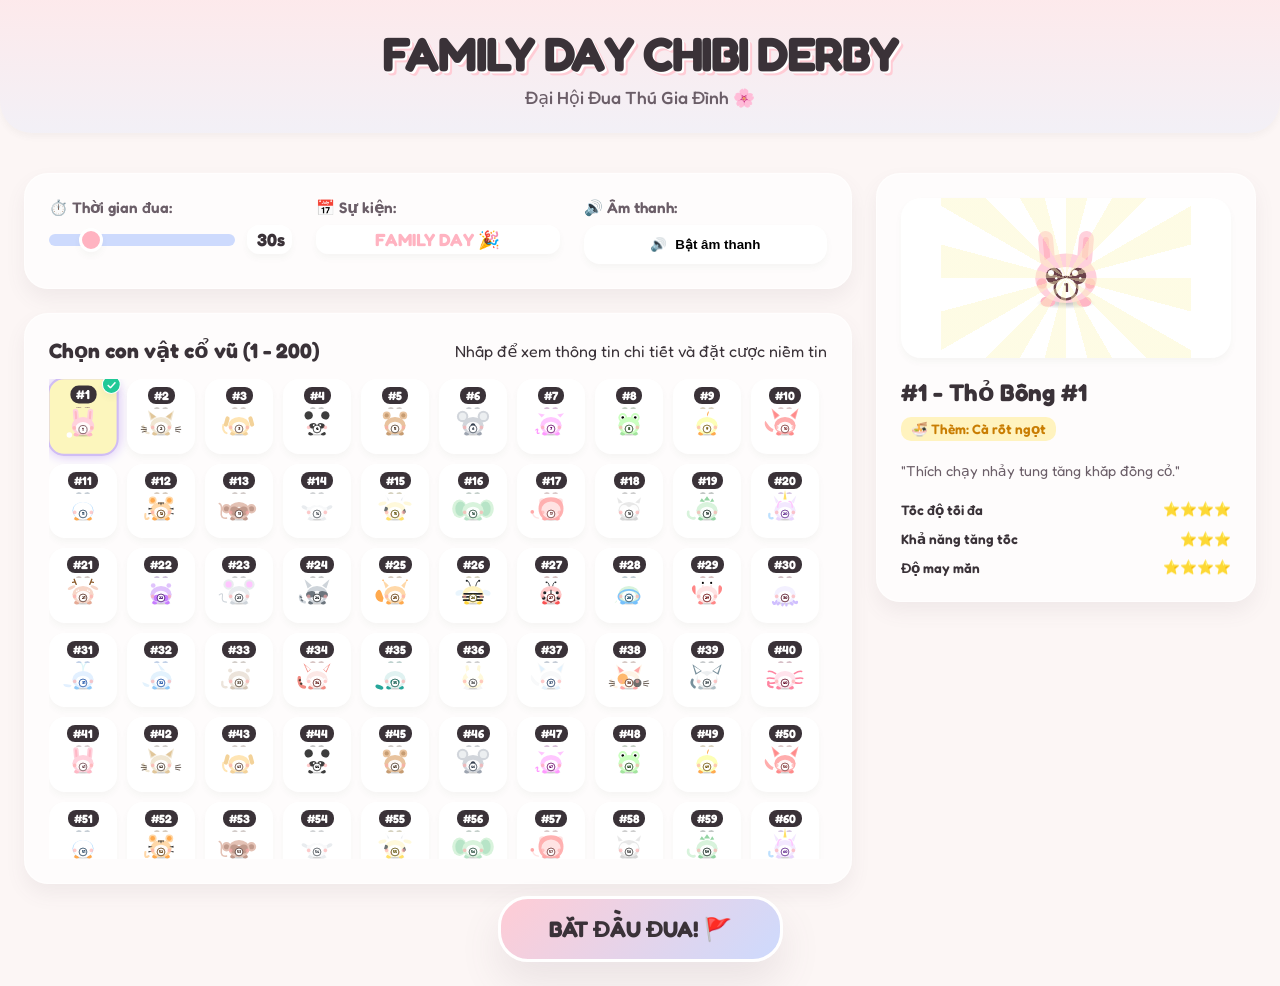
==== commit 2adaeccf: "Scale to 200 animal runners and optimize layout & performance" ====
--- a/Familyday/index.html
+++ b/Familyday/index.html
@@ -3,7 +3,7 @@
 <head>
   <meta charset="UTF-8">
   <meta name="viewport" content="width=device-width, initial-scale=1.0">
-  <meta name="description" content="Trò chơi đua thú chibi dễ thương dành cho ngày hội gia đình Family Day. Hãy chọn nhà vô địch của bạn trong số 40 động vật chibi đáng yêu và theo dõi cuộc đua kịch tính!">
+  <meta name="description" content="Trò chơi đua thú chibi dễ thương dành cho ngày hội gia đình Family Day. Hãy chọn nhà vô địch của bạn trong số 200 động vật chibi đáng yêu và theo dõi cuộc đua kịch tính!">
   <title>Family Day Chibi Derby - Đại Hội Đua Thú Gia Đình</title>
   <link rel="stylesheet" href="styles.css">
 </head>
@@ -57,7 +57,7 @@
         <!-- Animal selection card -->
         <section class="glass-panel selection-card">
           <div class="selection-header">
-            <h3>Chọn con vật cổ vũ (1 - 40)</h3>
+            <h3>Chọn con vật cổ vũ (1 - 200)</h3>
             <span class="text-muted" id="grid-instruction">Nhấp để xem thông tin chi tiết và đặt cược niềm tin</span>
           </div>
           
@@ -234,7 +234,7 @@
 
     <!-- Full Standings Table -->
     <section class="glass-panel results-card">
-      <h3 style="margin-bottom: 16px; font-size: 1.2rem;">Bảng Xếp Hạng Chung Cuộc (1 - 40)</h3>
+      <h3 style="margin-bottom: 16px; font-size: 1.2rem;">Bảng Xếp Hạng Chung Cuộc (1 - 200)</h3>
       <div class="results-table-container">
         <table class="results-table">
           <thead>
--- a/Familyday/styles.css
+++ b/Familyday/styles.css
@@ -533,24 +533,43 @@
 
 .minimap-runner {
   position: absolute;
-  top: -12px;
-  width: 24px;
-  height: 24px;
+  top: -3px; /* Centered on the 6px track line */
+  width: 8px;
+  height: 8px;
   border-radius: 50%;
-  border: 1.5px solid #fff;
+  border: 1px solid #fff;
   box-shadow: var(--shadow-sm);
   display: flex;
   align-items: center;
   justify-content: center;
   transform: translateX(-50%);
   transition: left 0.1s linear;
+  font-size: 0; /* Hide text for regular dots */
+  z-index: 1;
 }
 
 .minimap-runner.selected-runner {
+  top: -11px;
+  width: 24px;
+  height: 24px;
   border: 2.5px solid #6200ea;
   z-index: 10;
-  transform: translateX(-50%) scale(1.25);
+  transform: translateX(-50%) scale(1.1);
   box-shadow: 0 0 6px rgba(98, 0, 234, 0.5);
+  font-size: 8px;
+  font-weight: bold;
+}
+
+.minimap-runner.top-runner {
+  top: -9px;
+  width: 20px;
+  height: 20px;
+  border: 1.5px solid #fff;
+  z-index: 5;
+  transform: translateX(-50%);
+  box-shadow: var(--shadow-sm);
+  font-size: 7px;
+  font-weight: bold;
 }
 
 .minimap-runner svg {
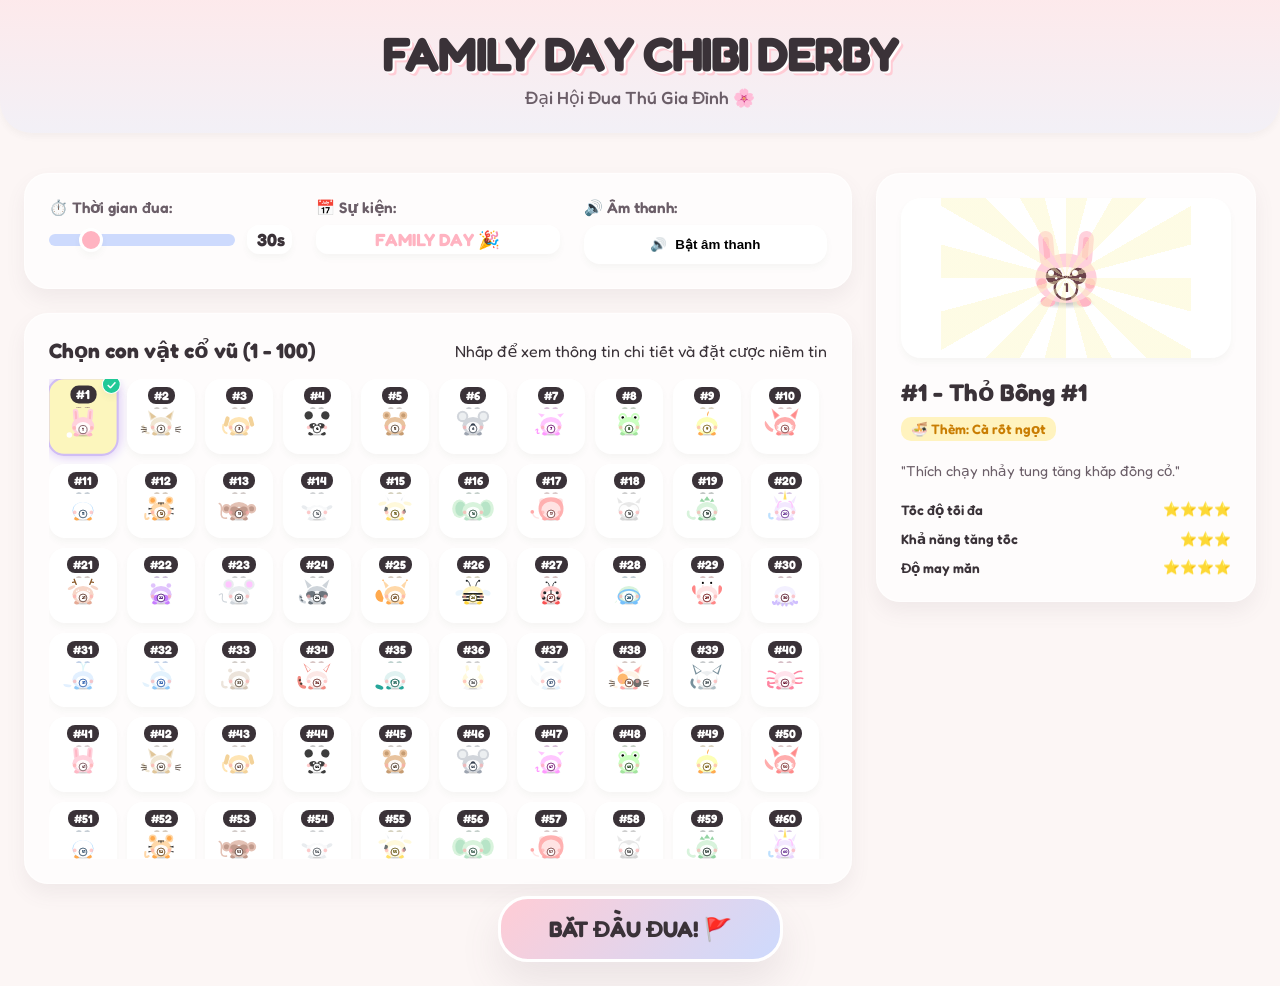
==== commit 22b846fd: "Adjust runner count from 200 to 100" ====
--- a/Familyday/index.html
+++ b/Familyday/index.html
@@ -3,7 +3,7 @@
 <head>
   <meta charset="UTF-8">
   <meta name="viewport" content="width=device-width, initial-scale=1.0">
-  <meta name="description" content="Trò chơi đua thú chibi dễ thương dành cho ngày hội gia đình Family Day. Hãy chọn nhà vô địch của bạn trong số 200 động vật chibi đáng yêu và theo dõi cuộc đua kịch tính!">
+  <meta name="description" content="Trò chơi đua thú chibi dễ thương dành cho ngày hội gia đình Family Day. Hãy chọn nhà vô địch của bạn trong số 100 động vật chibi đáng yêu và theo dõi cuộc đua kịch tính!">
   <title>Family Day Chibi Derby - Đại Hội Đua Thú Gia Đình</title>
   <link rel="stylesheet" href="styles.css">
 </head>
@@ -57,7 +57,7 @@
         <!-- Animal selection card -->
         <section class="glass-panel selection-card">
           <div class="selection-header">
-            <h3>Chọn con vật cổ vũ (1 - 200)</h3>
+            <h3>Chọn con vật cổ vũ (1 - 100)</h3>
             <span class="text-muted" id="grid-instruction">Nhấp để xem thông tin chi tiết và đặt cược niềm tin</span>
           </div>
           
@@ -234,7 +234,7 @@
 
     <!-- Full Standings Table -->
     <section class="glass-panel results-card">
-      <h3 style="margin-bottom: 16px; font-size: 1.2rem;">Bảng Xếp Hạng Chung Cuộc (1 - 200)</h3>
+      <h3 style="margin-bottom: 16px; font-size: 1.2rem;">Bảng Xếp Hạng Chung Cuộc (1 - 100)</h3>
       <div class="results-table-container">
         <table class="results-table">
           <thead>
